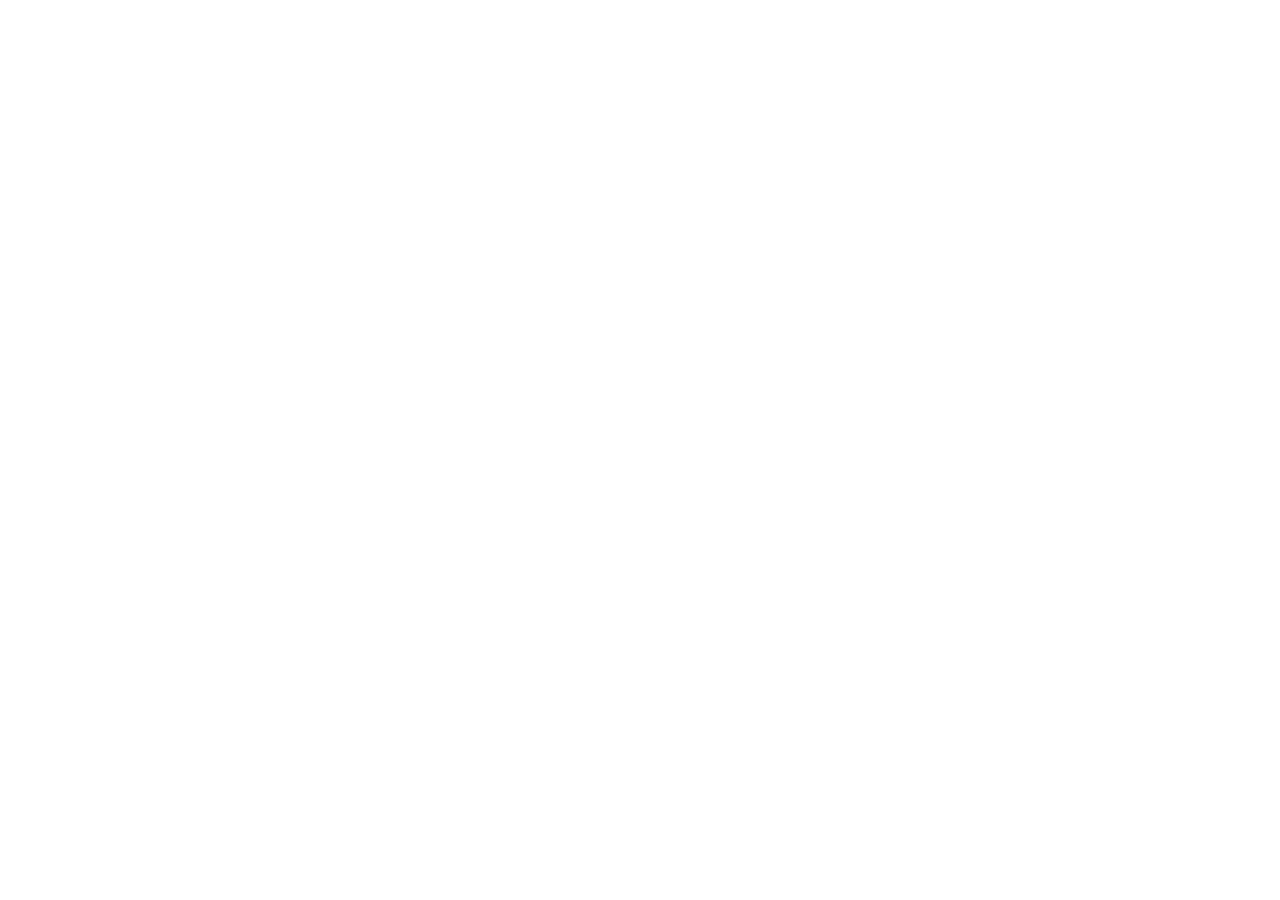
==== index.html @ 0166b50e "Initial commit" ====
<!DOCTYPE html>
<html lang="en">
<head>
    <meta charset="UTF-8">
    <meta name="viewport" content="width=device-width, initial-scale=1.0">
    <title>App Name</title>
</head>
<body>
    
</body>
</html>
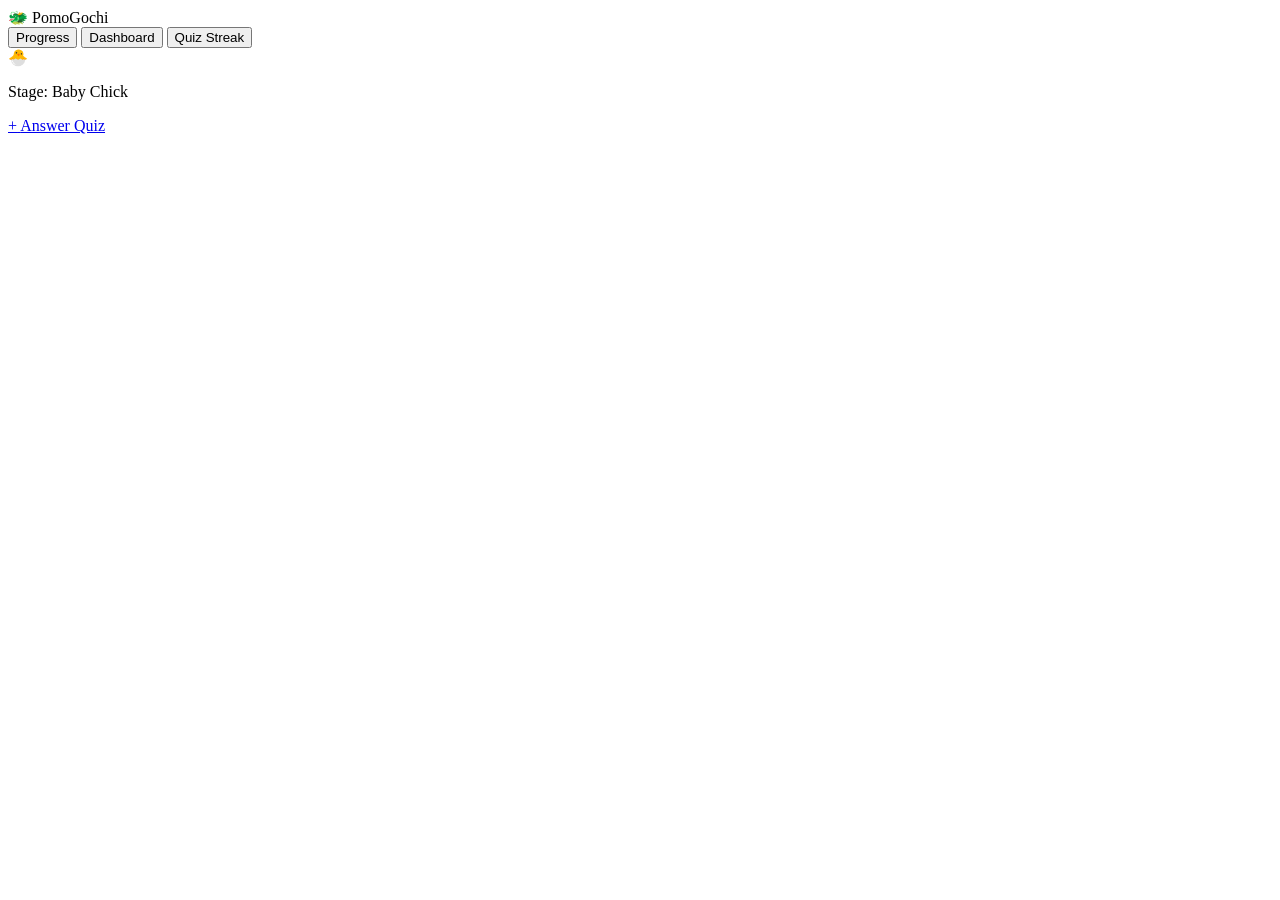
==== commit 41d58969: "added navigational buttons and quiz button" ====
--- a/index.html
+++ b/index.html
@@ -1,11 +1,33 @@
 <!DOCTYPE html>
 <html lang="en">
 <head>
-    <meta charset="UTF-8">
-    <meta name="viewport" content="width=device-width, initial-scale=1.0">
-    <title>App Name</title>
+  <meta charset="UTF-8">
+  <meta name="viewport" content="width=device-width, initial-scale=1.0">
+  <title>PomoGochi</title>
+  <link rel="stylesheet" href="styles.css">
 </head>
 <body>
-    
-</body>
-</html>+  <header class="navbar">
+    <div class="brand">
+      <span class="logo-box" aria-hidden="true">🐲</span>
+      <span class="brand-name">PomoGochi</span>
+    </div>
+    <nav class="nav-links" aria-label="Main Navigation">
+      <button type="button" class="nav-btn" data-view="progress-view">Progress</button>
+      <button type="button" class="nav-btn active" data-view="dashboard-view">Dashboard</button>
+      <button type="button" class="nav-btn" data-view="streak-view">Quiz Streak</button>
+    </nav>
+  </header>
+
+  <main class="main-frame">
+    <!-- Dashboard -->
+    <section id="dashboard-view" class="view active-view">
+      <div class="pet-display" role="img" aria-label="PomoGochi Virtual Pet">🐣</div>
+      <p id="pet-stage-label" class="stage-label">Stage: Baby Chick</p>
+      <a href="app.html" class="quiz-trigger" aria-label="Answer Quiz">
+        <span class="plus-circle">+</span>
+        <span>Answer Quiz</span>
+      </a>
+    </section>
+
+    
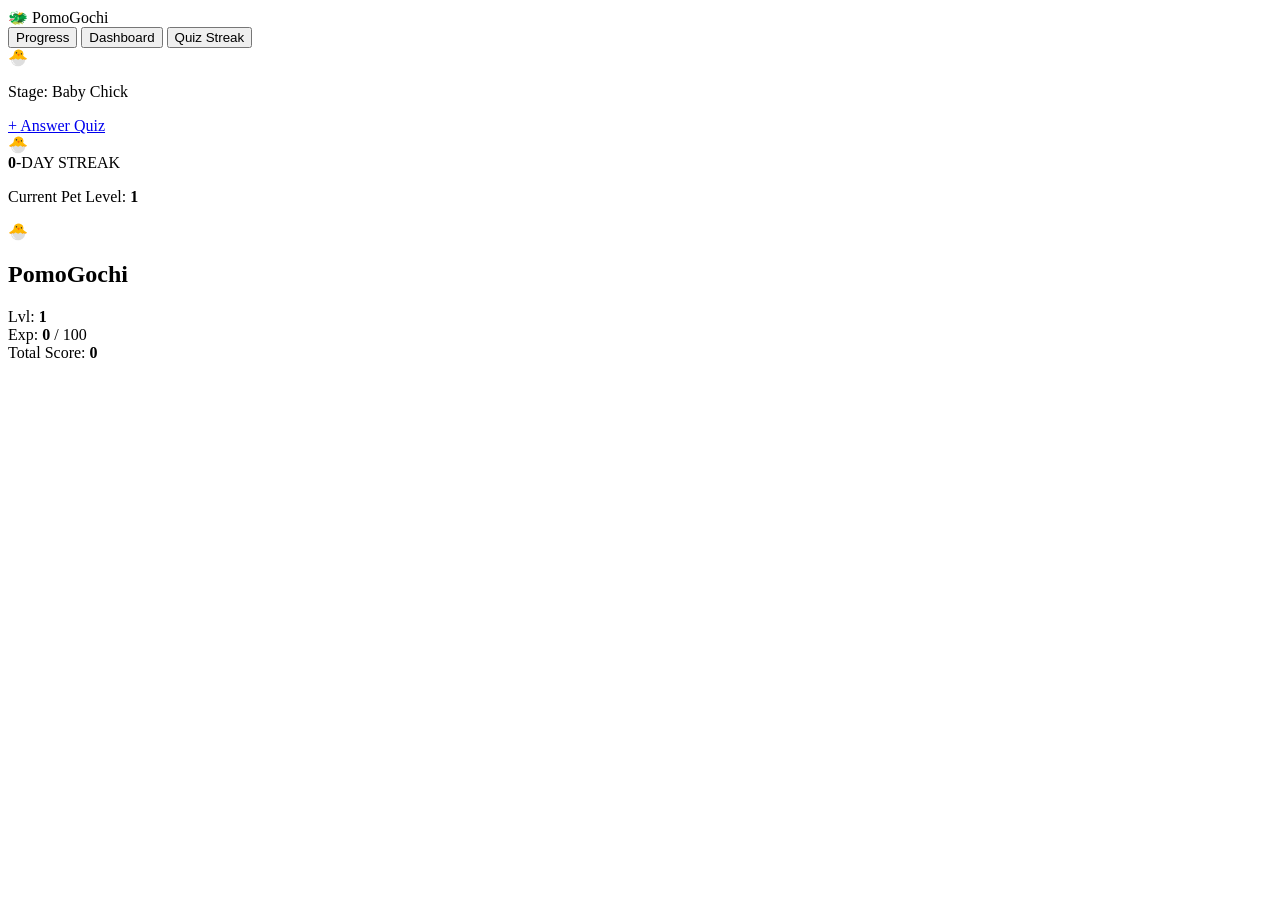
==== commit 6de93847: "added quiz streak and progress view" ====
--- a/index.html
+++ b/index.html
@@ -30,4 +30,29 @@
       </a>
     </section>
 
-    +    <!-- Quiz Streak View -->
+    <section id="streak-view" class="view hidden">
+      <div class="pet-display" role="img" aria-label="PomoGochi Virtual Pet">🐣</div>
+      <div class="streak-box">
+        <strong id="streak-count">0</strong>-DAY STREAK
+      </div>
+      <p class="stage-label">Current Pet Level: <strong id="streak-pet-level">1</strong></p>
+    </section>
+
+    <!-- Progress View -->
+    <section id="progress-view" class="view hidden">
+      <div class="progress-header">
+        <div class="pet-avatar-small" role="img" aria-label="Pet Avatar">🐣</div>
+        <h2 id="pet-name">PomoGochi</h2>
+      </div>
+      <div class="stat-badges">
+        <div class="stat-badge">Lvl: <strong id="pet-level">1</strong></div>
+        <div class="stat-badge">Exp: <strong id="pet-exp">0</strong> / 100</div>
+        <div class="stat-badge">Total Score: <strong id="total-score">0</strong></div>
+      </div>
+    </section>
+  </main>
+
+  <script src="script.js"></script>
+</body>
+</html> 
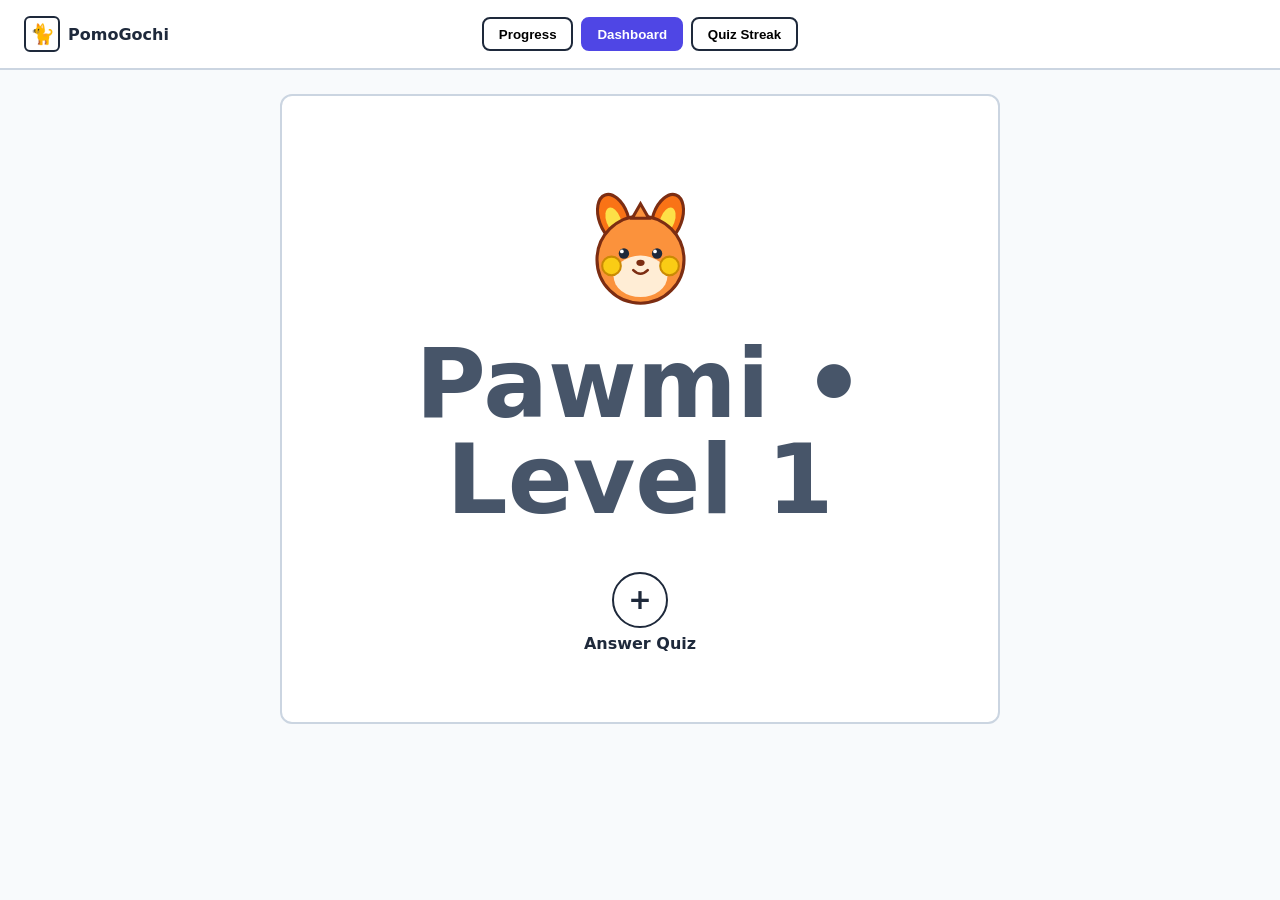
==== commit 6cbcbb06: "updated the script with the interactive pet display" ====
--- a/index.html
+++ b/index.html
@@ -1,58 +1,81 @@
-<!DOCTYPE html>
+<!doctype html>
 <html lang="en">
-<head>
-  <meta charset="UTF-8">
-  <meta name="viewport" content="width=device-width, initial-scale=1.0">
-  <title>PomoGochi</title>
-  <link rel="stylesheet" href="styles.css">
-</head>
-<body>
-  <header class="navbar">
-    <div class="brand">
-      <span class="logo-box" aria-hidden="true">🐲</span>
-      <span class="brand-name">PomoGochi</span>
-    </div>
-    <nav class="nav-links" aria-label="Main Navigation">
-      <button type="button" class="nav-btn" data-view="progress-view">Progress</button>
-      <button type="button" class="nav-btn active" data-view="dashboard-view">Dashboard</button>
-      <button type="button" class="nav-btn" data-view="streak-view">Quiz Streak</button>
-    </nav>
-  </header>
+  <head>
+    <meta charset="UTF-8" />
+    <meta name="viewport" content="width=device-width, initial-scale=1.0" />
+    <title>PomoGochi</title>
+    <link rel="stylesheet" href="styles.css" />
+  </head>
+  <body>
+    <header class="navbar">
+      <div class="brand">
+        <span class="logo-box" aria-hidden="true">🐈</span>
+        <span class="brand-name">PomoGochi</span>
+      </div>
+      <nav class="nav-links" aria-label="Main Navigation">
+        <button type="button" class="nav-btn" data-view="progress-view">
+          Progress
+        </button>
+        <button type="button" class="nav-btn active" data-view="dashboard-view">
+          Dashboard
+        </button>
+        <button type="button" class="nav-btn" data-view="streak-view">
+          Quiz Streak
+        </button>
+      </nav>
+    </header>
 
-  <main class="main-frame">
-    <!-- Dashboard -->
-    <section id="dashboard-view" class="view active-view">
-      <div class="pet-display" role="img" aria-label="PomoGochi Virtual Pet">🐣</div>
-      <p id="pet-stage-label" class="stage-label">Stage: Baby Chick</p>
-      <a href="app.html" class="quiz-trigger" aria-label="Answer Quiz">
-        <span class="plus-circle">+</span>
-        <span>Answer Quiz</span>
-      </a>
-    </section>
+    <main class="main-frame">
+      <!-- Dashboard -->
+      <section id="dashboard-view" class="view active-view">
+        <div class="pet-display">
+          <img
+            id="pet-image"
+            src=""
+            alt="Stage 1 Pawmi electric mouse virtual pet"
+            class="pet-img"
+          />
+          <p id="pet-stage-label" class="stage-label">Pawmi • Level 1</p>
+        </div>
+        <a href="app.html" class="quiz-trigger" aria-label="Answer Quiz">
+          <span class="plus-circle">+</span>
+          <span>Answer Quiz</span>
+        </a>
+      </section>
 
-    <!-- Quiz Streak View -->
-    <section id="streak-view" class="view hidden">
-      <div class="pet-display" role="img" aria-label="PomoGochi Virtual Pet">🐣</div>
-      <div class="streak-box">
-        <strong id="streak-count">0</strong>-DAY STREAK
-      </div>
-      <p class="stage-label">Current Pet Level: <strong id="streak-pet-level">1</strong></p>
-    </section>
+      <!-- Quiz Streak View -->
+      <section id="streak-view" class="view hidden">
+        <div class="pet-display" role="img" aria-label="PomoGochi Virtual Pet">
+          🐈
+        </div>
+        <div class="streak-box">
+          <strong id="streak-count">0</strong>-DAY STREAK
+        </div>
+        <p class="stage-label">
+          Current Pet Level: <strong id="streak-pet-level">1</strong>
+        </p>
+      </section>
 
-    <!-- Progress View -->
-    <section id="progress-view" class="view hidden">
-      <div class="progress-header">
-        <div class="pet-avatar-small" role="img" aria-label="Pet Avatar">🐣</div>
-        <h2 id="pet-name">PomoGochi</h2>
-      </div>
-      <div class="stat-badges">
-        <div class="stat-badge">Lvl: <strong id="pet-level">1</strong></div>
-        <div class="stat-badge">Exp: <strong id="pet-exp">0</strong> / 100</div>
-        <div class="stat-badge">Total Score: <strong id="total-score">0</strong></div>
-      </div>
-    </section>
-  </main>
+      <!-- Progress View -->
+      <section id="progress-view" class="view hidden">
+        <div class="progress-header">
+          <div class="pet-avatar-small" role="img" aria-label="Pet Avatar">
+            🐈
+          </div>
+          <h2 id="pet-name">PomoGochi</h2>
+        </div>
+        <div class="stat-badges">
+          <div class="stat-badge">Lvl: <strong id="pet-level">1</strong></div>
+          <div class="stat-badge">
+            Exp: <strong id="pet-exp">0</strong> / 100
+          </div>
+          <div class="stat-badge">
+            Total Score: <strong id="total-score">0</strong>
+          </div>
+        </div>
+      </section>
+    </main>
 
-  <script src="script.js"></script>
-</body>
-</html> +    <script src="script.js"></script>
+  </body>
+</html>
--- a/styles.css
+++ b/styles.css
@@ -0,0 +1,293 @@
+* {
+  box-sizing: border-box;
+  margin: 0;
+  padding: 0;
+}
+
+body {
+  font-family: system-ui, -apple-system, sans-serif;
+  background-color: #f8fafc;
+  color: #1e293b;
+  min-height: 100vh;
+}
+
+/* Top Navigation Bar */
+.navbar {
+  display: grid;
+  grid-template-columns: 1fr auto 1fr;
+  align-items: center;
+  gap: 0.75rem;
+  padding: 1rem 1.5rem;
+  background-color: #ffffff;
+  border-bottom: 2px solid #cbd5e1;
+}
+
+.brand {
+  display: flex;
+  align-items: center;
+  gap: 0.5rem;
+  font-weight: 700;
+  justify-self: start;
+}
+
+.logo-box {
+  display: inline-flex;
+  justify-content: center;
+  align-items: center;
+  width: 36px;
+  height: 36px;
+  border: 2px solid #1e293b;
+  border-radius: 6px;
+  font-size: 1.25rem;
+}
+
+.nav-links {
+  display: flex;
+  gap: 0.5rem;
+  justify-self: center;
+}
+
+.nav-btn {
+  padding: 0.45rem 0.9rem;
+  background-color: #ffffff;
+  border: 2px solid #1e293b;
+  border-radius: 8px;
+  font-weight: 600;
+  cursor: pointer;
+}
+
+.nav-btn.active {
+  background-color: #4f46e5;
+  border-color: #4f46e5;
+  color: #ffffff;
+}
+
+/* Main Content Frame */
+.main-frame {
+  max-width: 720px;
+  min-height: 70vh;
+  margin: 1.5rem auto;
+  padding: 2rem 1.5rem;
+  background-color: #ffffff;
+  border: 2px solid #cbd5e1;
+  border-radius: 12px;
+  display: flex;
+  flex-direction: column;
+  justify-content: center;
+}
+
+.view {
+  width: 100%;
+}
+
+.hidden {
+  display: none;
+}
+
+/* Dashboard & Streak Views */
+#dashboard-view,
+#streak-view {
+  display: flex;
+  flex-direction: column;
+  align-items: center;
+  gap: 1.25rem;
+  text-align: center;
+}
+
+#dashboard-view.hidden,
+#streak-view.hidden {
+  display: none;
+}
+
+.pet-display {
+  font-size: 6rem;
+  line-height: 1;
+}
+
+.stage-label {
+  font-weight: 600;
+  color: #475569;
+}
+
+.quiz-trigger {
+  display: flex;
+  flex-direction: column;
+  align-items: center;
+  gap: 0.4rem;
+  text-decoration: none;
+  color: #1e293b;
+  font-weight: 700;
+  margin-top: 0.5rem;
+}
+
+.plus-circle {
+  display: inline-flex;
+  justify-content: center;
+  align-items: center;
+  width: 56px;
+  height: 56px;
+  border: 2px solid #1e293b;
+  border-radius: 50%;
+  font-size: 1.75rem;
+}
+
+.quiz-trigger:hover .plus-circle {
+  background-color: #4f46e5;
+  border-color: #4f46e5;
+  color: #ffffff;
+}
+
+.streak-box {
+  padding: 0.85rem 1.5rem;
+  border: 2px solid #1e293b;
+  font-weight: 700;
+  letter-spacing: 0.05em;
+}
+
+/* Progress View */
+.progress-header {
+  display: flex;
+  align-items: center;
+  gap: 1rem;
+  margin-bottom: 1.5rem;
+}
+
+.pet-avatar-small {
+  display: inline-flex;
+  justify-content: center;
+  align-items: center;
+  width: 56px;
+  height: 56px;
+  border: 3px solid #1e293b;
+  border-radius: 50%;
+  font-size: 2rem;
+}
+
+.stat-badges {
+  display: flex;
+  flex-direction: column;
+  align-items: flex-start;
+  gap: 0.85rem;
+}
+
+.stat-badge {
+  padding: 0.5rem 1rem;
+  border: 2px solid #1e293b;
+  font-weight: 600;
+}
+/* Quiz Page (app.html) */
+.quiz-box {
+  display: flex;
+  flex-direction: column;
+  align-items: center;
+  gap: 1.25rem;
+  text-align: center;
+}
+
+.choices-list {
+  display: flex;
+  flex-direction: column;
+  gap: 0.75rem;
+  width: 100%;
+  max-width: 440px;
+}
+
+ .choice-btn {
+  width: 100%;
+  padding: 0.75rem 1rem;
+  background-color: #ffffff;
+  border: 2px solid #1e293b;
+  border-radius: 8px;
+  font-size: 1rem;
+  font-weight: 600;
+  cursor: pointer;
+}
+
+.choice-btn:hover:not(:disabled) {
+  background-color: #4f46e5;
+  border-color: #4f46e5;
+  color: #ffffff;
+}
+/* Mobile Screen Adjustments */
+@media (max-width: 650px) {
+  .navbar {
+    display: flex;
+    flex-direction: column;
+    justify-content: center;
+  }
+
+  .brand {
+    justify-self: center;
+  }
+
+  .main-frame {
+    margin: 1rem;
+    padding: 1.5rem 1rem;
+  }
+}
+
+.choice-btn.correct {
+  background-color: #16a34a;
+  border-color: #15803d;
+  color: #ffffff;
+}
+
+.choice-btn.wrong {
+  background-color: #dc2626;
+  border-color: #b91c1c;
+  color: #ffffff;
+}
+
+.choice-btn:disabled {
+  cursor: not-allowed;
+}
+
+#next-btn {
+  margin-top: 1.25rem;
+  width: 100%;
+  padding: 0.85rem 1.25rem;
+  background-color: #7c3aed;
+  color: #ffffff;
+  border: none;
+  border-radius: 12px;
+  font-size: 1rem;
+  font-weight: 700;
+  cursor: pointer;
+  box-shadow: 0 4px 12px rgba(124, 58, 237, 0.25);
+  transition: transform 0.15s ease, background-color 0.2s ease, box-shadow 0.2s ease;
+}
+
+#next-btn:hover {
+  background-color: #6d28d9;
+  transform: translateY(-2px);
+  box-shadow: 0 6px 16px rgba(124, 58, 237, 0.35);
+}
+
+#next-btn:active {
+  transform: translateY(0);
+}
+
+/* Virtual Pet Image & Idle Motion (US3 / AC3.2) */
+.pet-display {
+  display: flex;
+  flex-direction: column;
+  align-items: center;
+  margin: 1rem 0;
+}
+
+@keyframes petIdle {
+  0%, 100% {
+    transform: translateY(0px) scale(1);
+  }
+  50% {
+    transform: translateY(-8px) scale(1.03);
+  }
+}
+
+.pet-img {
+  width: 145px;
+  height: 145px;
+  object-fit: contain;
+  margin-bottom: 0.6rem;
+  animation: petIdle 2.6s ease-in-out infinite;
+}
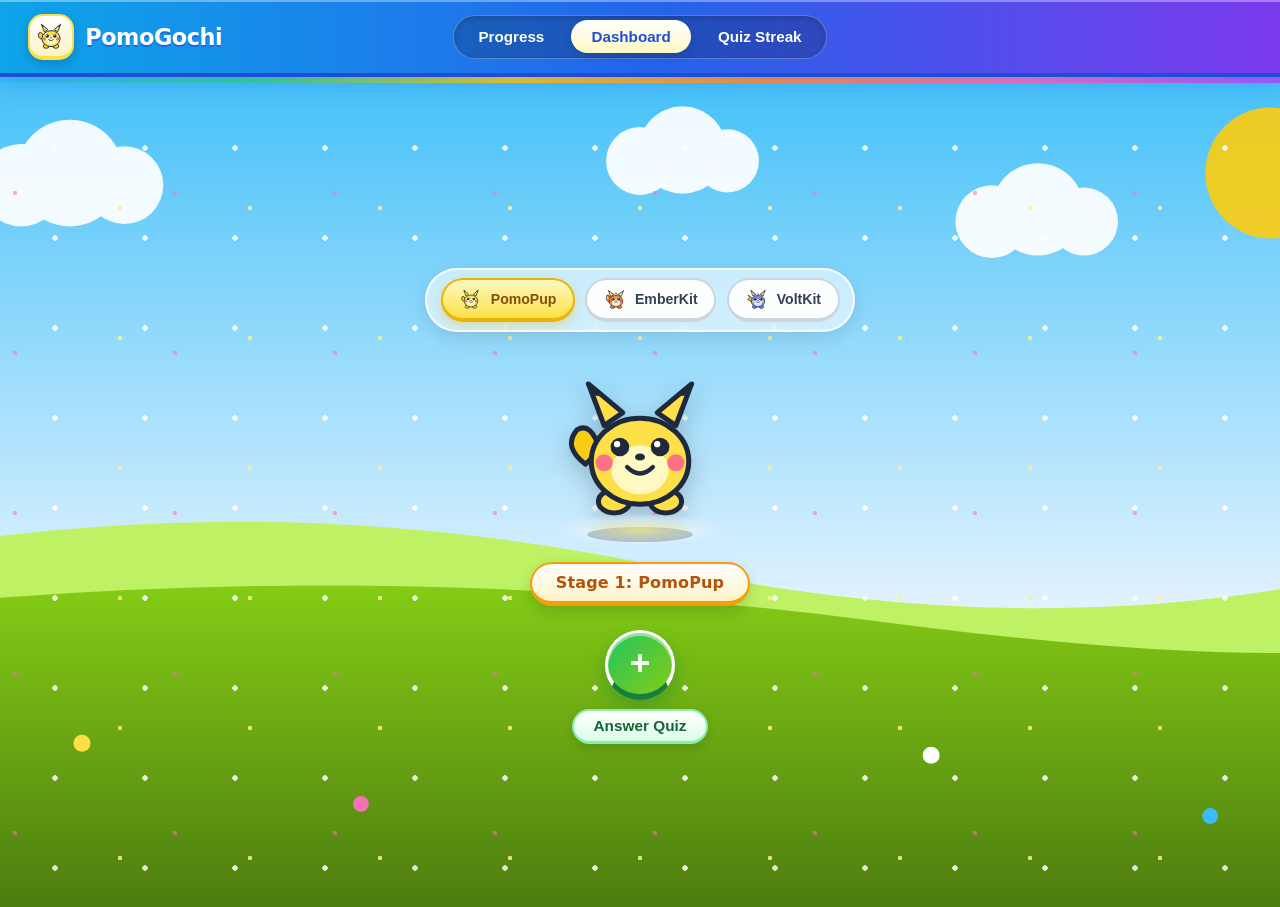
==== commit 1f022dc1: "Apply finalized PomoGochi UI, centered nav, and guest flow" ====
--- a/index.html
+++ b/index.html
@@ -1,81 +1,156 @@
-<!doctype html>
+<!DOCTYPE html>
 <html lang="en">
-  <head>
-    <meta charset="UTF-8" />
-    <meta name="viewport" content="width=device-width, initial-scale=1.0" />
-    <title>PomoGochi</title>
-    <link rel="stylesheet" href="styles.css" />
-  </head>
-  <body>
-    <header class="navbar">
-      <div class="brand">
-        <span class="logo-box" aria-hidden="true">🐈</span>
-        <span class="brand-name">PomoGochi</span>
+<head>
+  <meta charset="UTF-8">
+  <meta name="viewport" content="width=device-width, initial-scale=1.0">
+  <title>PomoGochi</title>
+  <link rel="stylesheet" href="styles.css">
+</head>
+<body>
+  <header class="navbar">
+    <div class="brand">
+      <span id="brand-logo" class="logo-box" aria-hidden="true">⚡</span>
+      <span class="brand-name">PomoGochi</span>
+    </div>
+
+    <nav class="nav-links" aria-label="Main Navigation">
+      <button type="button" class="nav-btn" data-view="progress-view">Progress</button>
+      <button type="button" class="nav-btn active" data-view="dashboard-view">Dashboard</button>
+      <button type="button" class="nav-btn" data-view="streak-view">Quiz Streak</button>
+    </nav>
+  </header>
+
+  <main class="main-frame">
+    <!-- Dashboard View -->
+    <section id="dashboard-view" class="view habitat-card habitat-meadow active-view">
+      <h1 class="visually-hidden">Dashboard</h1>
+
+      <!-- Pet Selector Bar -->
+      <div class="pet-selector-bar" role="group" aria-label="Choose Your PomoGochi Companion">
+        <button type="button" class="pet-select-btn active" data-pet="pup">
+          <span id="select-icon-pup" class="select-mini-icon">⚡</span>
+          <span>PomoPup</span>
+        </button>
+        <button type="button" class="pet-select-btn" data-pet="ember">
+          <span id="select-icon-ember" class="select-mini-icon">🔥</span>
+          <span>EmberKit</span>
+        </button>
+        <button type="button" class="pet-select-btn" data-pet="volt">
+          <span id="select-icon-volt" class="select-mini-icon">🌩️</span>
+          <span>VoltKit</span>
+        </button>
       </div>
-      <nav class="nav-links" aria-label="Main Navigation">
-        <button type="button" class="nav-btn" data-view="progress-view">
-          Progress
-        </button>
-        <button type="button" class="nav-btn active" data-view="dashboard-view">
-          Dashboard
-        </button>
-        <button type="button" class="nav-btn" data-view="streak-view">
-          Quiz Streak
-        </button>
-      </nav>
-    </header>
 
-    <main class="main-frame">
-      <!-- Dashboard -->
-      <section id="dashboard-view" class="view active-view">
-        <div class="pet-display">
-          <img
-            id="pet-image"
-            src=""
-            alt="Stage 1 Pawmi electric mouse virtual pet"
-            class="pet-img"
-          />
-          <p id="pet-stage-label" class="stage-label">Pawmi • Level 1</p>
-        </div>
-        <a href="app.html" class="quiz-trigger" aria-label="Answer Quiz">
-          <span class="plus-circle">+</span>
-          <span>Answer Quiz</span>
-        </a>
-      </section>
+      <div class="pet-stage-wrapper">
+        <div id="dashboard-pet" class="pet-display pet-idle" role="img" aria-label="PomoGochi Virtual Pet"></div>
+        <div class="pet-shadow"></div>
+      </div>
 
-      <!-- Quiz Streak View -->
-      <section id="streak-view" class="view hidden">
-        <div class="pet-display" role="img" aria-label="PomoGochi Virtual Pet">
-          🐈
-        </div>
-        <div class="streak-box">
-          <strong id="streak-count">0</strong>-DAY STREAK
-        </div>
-        <p class="stage-label">
-          Current Pet Level: <strong id="streak-pet-level">1</strong>
-        </p>
-      </section>
+      <p id="pet-stage-label" class="stage-pill">Stage 1: PomoPup</p>
 
-      <!-- Progress View -->
-      <section id="progress-view" class="view hidden">
-        <div class="progress-header">
-          <div class="pet-avatar-small" role="img" aria-label="Pet Avatar">
-            🐈
-          </div>
-          <h2 id="pet-name">PomoGochi</h2>
-        </div>
-        <div class="stat-badges">
-          <div class="stat-badge">Lvl: <strong id="pet-level">1</strong></div>
-          <div class="stat-badge">
-            Exp: <strong id="pet-exp">0</strong> / 100
-          </div>
-          <div class="stat-badge">
-            Total Score: <strong id="total-score">0</strong>
+      <!-- Answer Quiz Trigger Button -->
+      <button type="button" id="open-quiz-setup-btn" class="quiz-trigger" aria-expanded="false" aria-controls="quiz-setup-panel">
+        <span class="plus-circle">+</span>
+        <span class="trigger-label-pill">Answer Quiz</span>
+      </button>
+
+      <!-- Subject & Question Limit Picker Panel -->
+      <div id="quiz-setup-panel" class="quiz-setup-panel hidden">
+        <div class="setup-group">
+          <p class="setup-heading">1. Choose Subject</p>
+          <div class="subject-pills" role="group" aria-label="Quiz Subject">
+            <button type="button" class="subject-pill active" data-subject="all">All Subjects (50)</button>
+            <button type="button" class="subject-pill" data-subject="Math">Math (17)</button>
+            <button type="button" class="subject-pill" data-subject="English">English (17)</button>
+            <button type="button" class="subject-pill" data-subject="Programming">Programming (8)</button>
+            <button type="button" class="subject-pill" data-subject="Business Management">Business Mgmt (8)</button>
           </div>
         </div>
-      </section>
-    </main>
 
-    <script src="script.js"></script>
-  </body>
+        <div class="setup-group">
+          <p class="setup-heading">2. Number of Questions</p>
+          <div class="limit-pills" role="group" aria-label="Question Limit">
+            <button type="button" class="limit-pill active" data-limit="5">5</button>
+            <button type="button" class="limit-pill" data-limit="10">10</button>
+            <button type="button" class="limit-pill" data-limit="15">15</button>
+            <button type="button" class="limit-pill" data-limit="20">20</button>
+            <button type="button" class="limit-pill" data-limit="25">25</button>
+            <button type="button" class="limit-pill" data-limit="30">30</button>
+            <button type="button" class="limit-pill" data-limit="35">35</button>
+            <button type="button" class="limit-pill" data-limit="40">40</button>
+            <button type="button" class="limit-pill" data-limit="45">45</button>
+            <button type="button" class="limit-pill" data-limit="all">All</button>
+          </div>
+        </div>
+
+        <a id="start-quiz-link" href="app.html?subject=all&limit=5" class="primary-pill-btn start-quiz-btn">
+          Start Randomized Quiz →
+        </a>
+      </div>
+    </section>
+
+    <!-- Quiz Streak View -->
+    <section id="streak-view" class="view habitat-card habitat-meadow hidden">
+      <h2 class="visually-hidden">Quiz Streak</h2>
+      <div class="pet-stage-wrapper">
+        <div id="streak-pet" class="pet-display pet-idle" role="img" aria-label="PomoGochi Virtual Pet"></div>
+        <div class="pet-shadow"></div>
+      </div>
+      <div class="streak-box">
+        🔥 ANSWER QUIZ STREAK: <strong id="streak-count">0</strong>
+      </div>
+      <p class="stage-label habitat-subpill">Current Pet Level: <strong id="streak-pet-level">1</strong></p>
+    </section>
+
+    <!-- Progress View -->
+    <section id="progress-view" class="view progress-card hidden">
+      <div class="progress-header">
+        <div id="progress-pet" class="pet-avatar-small" role="img" aria-label="Pet Avatar"></div>
+        <div>
+          <h2 id="pet-name">PomoPup</h2>
+          <p id="progress-stage-text" class="stage-subtext">Stage 1: PomoPup</p>
+        </div>
+      </div>
+
+      <div class="stat-badges">
+        <div class="stat-badge badge-gold">
+          🏆 Lvl: <strong id="pet-level">1</strong>
+        </div>
+        <div class="stat-badge badge-blue">
+          ⚡ Exp: <strong id="pet-exp">0</strong> / 100
+          <div class="exp-bar-track">
+            <div id="exp-bar-fill" class="exp-bar-fill" style="width: 0%;"></div>
+          </div>
+        </div>
+        <div class="stat-badge badge-green">
+          ⭐ Total Score: <strong id="total-score">0</strong>
+        </div>
+      </div>
+
+      <!-- Dynamic Evolution Roadmap -->
+      <div class="evolution-section">
+        <h3 class="evo-title">Evolution Forms</h3>
+        <div class="evo-cards">
+          <div id="evo-stage-1" class="evo-card unlocked">
+            <div id="evo-icon-1" class="evo-mini-pet"></div>
+            <span id="evo-name-1" class="evo-name">PomoPup</span>
+            <span class="evo-req">Lv 1</span>
+          </div>
+          <div id="evo-stage-2" class="evo-card">
+            <div id="evo-icon-2" class="evo-mini-pet"></div>
+            <span id="evo-name-2" class="evo-name">PomoPaw</span>
+            <span class="evo-req">Lv 3</span>
+          </div>
+          <div id="evo-stage-3" class="evo-card">
+            <div id="evo-icon-3" class="evo-mini-pet"></div>
+            <span id="evo-name-3" class="evo-name">PomoChamp</span>
+            <span class="evo-req">Lv 5</span>
+          </div>
+        </div>
+      </div>
+    </section>
+  </main>
+
+  <script src="script.js"></script>
+</body>
 </html>
--- a/styles.css
+++ b/styles.css
@@ -4,151 +4,628 @@
   padding: 0;
 }
 
+/* Custom Colorful Scrollbar */
+::-webkit-scrollbar {
+  width: 10px;
+  height: 10px;
+}
+
+::-webkit-scrollbar-track {
+  background: #e0f2fe;
+}
+
+::-webkit-scrollbar-thumb {
+  background: linear-gradient(180deg, #38bdf8, #a855f7);
+  border-radius: 999px;
+  border: 2px solid #e0f2fe;
+}
+
+/* Full-Viewport Flex Layout so Background Expands Edge-to-Edge */
 body {
-  font-family: system-ui, -apple-system, sans-serif;
-  background-color: #f8fafc;
-  color: #1e293b;
+  font-family: "Nunito", "Quicksand", "Fredoka", system-ui, -apple-system, BlinkMacSystemFont, "Segoe UI", sans-serif;
+  background-color: #ebf8ff;
+  background-image:
+    radial-gradient(#60a5fa 1.75px, transparent 1.75px),
+    radial-gradient(#f472b6 1.5px, transparent 1.5px),
+    radial-gradient(#facc15 1.5px, transparent 1.5px),
+    linear-gradient(135deg, #dbeafe 0%, #fae8ff 35%, #fef9c3 70%, #dcfce7 100%);
+  background-size: 26px 26px, 52px 52px, 52px 52px, 100% 100%;
+  background-position: 0 0, 13px 13px, 26px 6px, 0 0;
+  background-attachment: fixed;
+  color: #334155;
   min-height: 100vh;
-}
-
-/* Top Navigation Bar */
+  display: flex;
+  flex-direction: column;
+}
+
+.visually-hidden {
+  position: absolute;
+  width: 1px;
+  height: 1px;
+  overflow: hidden;
+  clip: rect(0, 0, 0, 0);
+  white-space: nowrap;
+}
+
+.hidden {
+  display: none !important;
+}
+
+/* Top Navigation Bar with Centered Navigation Pills */
 .navbar {
   display: grid;
   grid-template-columns: 1fr auto 1fr;
   align-items: center;
-  gap: 0.75rem;
-  padding: 1rem 1.5rem;
-  background-color: #ffffff;
-  border-bottom: 2px solid #cbd5e1;
+  gap: 1rem;
+  padding: 0.85rem 1.75rem;
+  background: linear-gradient(90deg, #0ea5e9 0%, #2563eb 52%, #7c3aed 100%);
+  color: #ffffff;
+  border-bottom: 4px solid #1d4ed8;
+  box-shadow:
+    inset 0 2px 0 rgba(255, 255, 255, 0.35),
+    0 6px 22px rgba(37, 99, 235, 0.28);
+  position: sticky;
+  top: 0;
+  z-index: 20;
 }
 
 .brand {
-  display: flex;
-  align-items: center;
-  gap: 0.5rem;
-  font-weight: 700;
   justify-self: start;
-}
-
+  display: flex;
+  align-items: center;
+  gap: 0.7rem;
+  font-weight: 900;
+  font-size: 1.4rem;
+  letter-spacing: -0.02em;
+  text-shadow: 0 2px 0 rgba(29, 78, 216, 0.6);
+}
+
+/* Dynamic Pet Profile Logo Box */
 .logo-box {
   display: inline-flex;
   justify-content: center;
   align-items: center;
-  width: 36px;
-  height: 36px;
-  border: 2px solid #1e293b;
-  border-radius: 6px;
-  font-size: 1.25rem;
+  width: 46px;
+  height: 46px;
+  min-width: 46px;
+  min-height: 46px;
+  padding: 4px;
+  background: linear-gradient(180deg, #ffffff 0%, #fef3c7 100%);
+  border: 2.5px solid #fde047;
+  border-bottom-width: 4px;
+  border-radius: 15px;
+  box-shadow: 0 4px 10px rgba(15, 23, 42, 0.2);
+  overflow: hidden;
+  transition: transform 0.2s cubic-bezier(0.34, 1.56, 0.64, 1);
+}
+
+.brand:hover .logo-box {
+  transform: rotate(-7deg) scale(1.1);
+}
+
+.logo-box svg,
+.select-mini-icon svg,
+.pet-display svg,
+.pet-avatar-small svg,
+.evo-mini-pet svg {
+  display: block;
+  width: 100%;
+  height: 100%;
 }
 
 .nav-links {
   display: flex;
-  gap: 0.5rem;
-  justify-self: center;
+  flex-wrap: wrap;
+  justify-content: center;
+  gap: 0.45rem;
+  padding: 0.28rem;
+  background-color: rgba(15, 23, 42, 0.24);
+  border: 1px solid rgba(255, 255, 255, 0.26);
+  border-radius: 999px;
+  box-shadow: inset 0 2px 4px rgba(15, 23, 42, 0.24);
 }
 
 .nav-btn {
-  padding: 0.45rem 0.9rem;
-  background-color: #ffffff;
-  border: 2px solid #1e293b;
-  border-radius: 8px;
-  font-weight: 600;
+  padding: 0.5rem 1.25rem;
+  background-color: transparent;
+  border: none;
+  border-radius: 999px;
+  color: #ffffff;
+  font-weight: 800;
+  font-size: 0.95rem;
+  text-decoration: none;
   cursor: pointer;
+  transition: background-color 0.15s ease, transform 0.1s ease, box-shadow 0.15s ease;
+}
+
+.nav-btn:hover {
+  background-color: rgba(255, 255, 255, 0.22);
+}
+
+.nav-btn:active {
+  transform: translateY(1px);
 }
 
 .nav-btn.active {
-  background-color: #4f46e5;
-  border-color: #4f46e5;
-  color: #ffffff;
-}
-
-/* Main Content Frame */
+  background: linear-gradient(180deg, #ffffff 0%, #fef9c3 100%);
+  color: #1d4ed8;
+  box-shadow: 0 3px 8px rgba(15, 23, 42, 0.2);
+}
+
+/* Expanded Full-Screen Main Stage */
 .main-frame {
-  max-width: 720px;
-  min-height: 70vh;
-  margin: 1.5rem auto;
-  padding: 2rem 1.5rem;
-  background-color: #ffffff;
-  border: 2px solid #cbd5e1;
-  border-radius: 12px;
+  width: 100%;
+  max-width: 100%;
+  flex: 1;
+  margin: 0;
+  background-color: transparent;
+  border: none;
+  border-radius: 0;
   display: flex;
   flex-direction: column;
-  justify-content: center;
+  position: relative;
+}
+
+.main-frame::before {
+  content: "";
+  display: block;
+  width: 100%;
+  height: 6px;
+  background: linear-gradient(90deg, #38bdf8, #34d399, #facc15, #fb923c, #f472b6, #a855f7);
 }
 
 .view {
   width: 100%;
-}
-
-.hidden {
-  display: none;
-}
-
-/* Dashboard & Streak Views */
-#dashboard-view,
-#streak-view {
+  flex: 1;
+  animation: viewFadeIn 0.28s ease-out;
+}
+
+@keyframes viewFadeIn {
+  from {
+    opacity: 0;
+    transform: translateY(8px);
+  }
+  to {
+    opacity: 1;
+    transform: translateY(0);
+  }
+}
+
+/* Full-Bleed Expanding Habitat Background */
+.habitat-card {
   display: flex;
   flex-direction: column;
   align-items: center;
+  justify-content: center;
   gap: 1.25rem;
   text-align: center;
-}
-
-#dashboard-view.hidden,
-#streak-view.hidden {
-  display: none;
+  width: 100%;
+  min-height: calc(100vh - 76px);
+  padding: 2.5rem 2rem;
+  position: relative;
+  overflow: hidden;
+  background-size: 106% 106%;
+  background-position: 50% 100%;
+  animation: habitatDrift 14s ease-in-out infinite alternate, viewFadeIn 0.28s ease-out;
+}
+
+.habitat-card::before {
+  content: "";
+  position: absolute;
+  inset: 0;
+  pointer-events: none;
+  background-image:
+    radial-gradient(circle, rgba(255, 255, 255, 0.85) 2.5px, transparent 3px),
+    radial-gradient(circle, rgba(254, 240, 138, 0.85) 2px, transparent 2.5px),
+    radial-gradient(circle, rgba(244, 114, 182, 0.55) 2px, transparent 2.5px);
+  background-size: 90px 90px, 130px 130px, 160px 160px;
+  background-position: 10px 20px, 55px 60px, 95px 30px;
+  animation: sparkleFloat 9s linear infinite;
+}
+
+.habitat-card > * {
+  position: relative;
+  z-index: 1;
+}
+
+@keyframes sparkleFloat {
+  0% { transform: translateY(0); opacity: 0.6; }
+  50% { transform: translateY(-14px); opacity: 1; }
+  100% { transform: translateY(-28px); opacity: 0.6; }
+}
+
+@keyframes habitatDrift {
+  0% { background-position: 35% 100%; }
+  50% { background-position: 65% 96%; }
+  100% { background-position: 42% 100%; }
+}
+
+/* Habitat 1: Wide Sunny Meadow (PomoPup) */
+.habitat-meadow {
+  background-color: #bae6fd;
+  background-image: url("data:image/svg+xml,%3Csvg xmlns='http://www.w3.org/2000/svg' viewBox='0 0 1440 720' preserveAspectRatio='xMidYMax slice'%3E%3Cdefs%3E%3ClinearGradient id='sky' x1='0' y1='0' x2='0' y2='1'%3E%3Cstop offset='0%25' stop-color='%2338bdf8'/%3E%3Cstop offset='65%25' stop-color='%23e0f2fe'/%3E%3Cstop offset='100%25' stop-color='%23fef08a'/%3E%3C/linearGradient%3E%3ClinearGradient id='meadow' x1='0' y1='0' x2='0' y2='1'%3E%3Cstop offset='0%25' stop-color='%2384cc16'/%3E%3Cstop offset='100%25' stop-color='%234d7c0f'/%3E%3C/linearGradient%3E%3C/defs%3E%3Crect width='1440' height='720' fill='url(%23sky)'/%3E%3Ccircle cx='1240' cy='115' r='54' fill='%23facc15' opacity='0.92'/%3E%3Cg fill='%23ffffff' opacity='0.92'%3E%3Ccircle cx='210' cy='125' r='34'/%3E%3Ccircle cx='250' cy='115' r='44'/%3E%3Ccircle cx='295' cy='125' r='32'/%3E%3Ccircle cx='720' cy='105' r='28'/%3E%3Ccircle cx='755' cy='96' r='36'/%3E%3Ccircle cx='792' cy='105' r='26'/%3E%3Ccircle cx='1010' cy='155' r='30'/%3E%3Ccircle cx='1048' cy='145' r='38'/%3E%3Ccircle cx='1086' cy='155' r='28'/%3E%3C/g%3E%3Cpath d='M0 450 Q360 360 740 440 T1440 410 L1440 720 L0 720 Z' fill='%23bef264'/%3E%3Cpath d='M0 485 Q460 425 920 485 T1440 465 L1440 720 L0 720 Z' fill='url(%23meadow)'/%3E%3Ccircle cx='260' cy='585' r='7' fill='%23fde047'/%3E%3Ccircle cx='490' cy='635' r='6.5' fill='%23f472b6'/%3E%3Ccircle cx='960' cy='595' r='7' fill='%23ffffff'/%3E%3Ccircle cx='1190' cy='645' r='6.5' fill='%2338bdf8'/%3E%3Ccircle cx='140' cy='655' r='6' fill='%23f472b6'/%3E%3C/svg%3E");
+}
+
+/* Habitat 2: Wide Volcanic Ridge (EmberKit) */
+.habitat-volcano {
+  background-color: #fed7aa;
+  background-image: url("data:image/svg+xml,%3Csvg xmlns='http://www.w3.org/2000/svg' viewBox='0 0 1440 720' preserveAspectRatio='xMidYMax slice'%3E%3Cdefs%3E%3ClinearGradient id='vsky' x1='0' y1='0' x2='0' y2='1'%3E%3Cstop offset='0%25' stop-color='%23f97316'/%3E%3Cstop offset='55%25' stop-color='%23fdba74'/%3E%3Cstop offset='100%25' stop-color='%23fef08a'/%3E%3C/linearGradient%3E%3ClinearGradient id='vground' x1='0' y1='0' x2='0' y2='1'%3E%3Cstop offset='0%25' stop-color='%239a3412'/%3E%3Cstop offset='100%25' stop-color='%23451a03'/%3E%3C/linearGradient%3E%3C/defs%3E%3Crect width='1440' height='720' fill='url(%23vsky)'/%3E%3Ccircle cx='1200' cy='125' r='58' fill='%23fef08a' opacity='0.88'/%3E%3Cpolygon points='110,480 340,220 570,480' fill='%23b91c1c'/%3E%3Cpolygon points='340,220 302,285 340,270 378,285' fill='%23facc15'/%3E%3Cpolygon points='820,480 1080,195 1340,480' fill='%23991b1b'/%3E%3Cpolygon points='1080,195 1035,268 1080,252 1125,268' fill='%23fb923c'/%3E%3Cpath d='M0 475 Q450 425 920 475 T1440 455 L1440 720 L0 720 Z' fill='url(%23vground)'/%3E%3Cellipse cx='330' cy='595' rx='72' ry='15' fill='%23f97316' opacity='0.85'/%3E%3Cellipse cx='1060' cy='620' rx='84' ry='16' fill='%23facc15' opacity='0.8'/%3E%3C/svg%3E");
+}
+
+/* Habitat 3: Wide Thunder Peaks (VoltKit) */
+.habitat-storm {
+  background-color: #c7d2fe;
+  background-image: url("data:image/svg+xml,%3Csvg xmlns='http://www.w3.org/2000/svg' viewBox='0 0 1440 720' preserveAspectRatio='xMidYMax slice'%3E%3Cdefs%3E%3ClinearGradient id='ssky' x1='0' y1='0' x2='0' y2='1'%3E%3Cstop offset='0%25' stop-color='%234f46e5'/%3E%3Cstop offset='55%25' stop-color='%23818cf8'/%3E%3Cstop offset='100%25' stop-color='%23e0e7ff'/%3E%3C/linearGradient%3E%3ClinearGradient id='sground' x1='0' y1='0' x2='0' y2='1'%3E%3Cstop offset='0%25' stop-color='%23334155'/%3E%3Cstop offset='100%25' stop-color='%231e1b4b'/%3E%3C/linearGradient%3E%3C/defs%3E%3Crect width='1440' height='720' fill='url(%23ssky)'/%3E%3Cg fill='%23312e81' opacity='0.55'%3E%3Ccircle cx='250' cy='105' r='55'/%3E%3Ccircle cx='310' cy='95' r='65'/%3E%3Ccircle cx='375' cy='108' r='52'/%3E%3Ccircle cx='980' cy='115' r='58'/%3E%3Ccircle cx='1045' cy='102' r='68'/%3E%3Ccircle cx='1110' cy='118' r='50'/%3E%3C/g%3E%3Cpolygon points='320,160 292,235 326,235 298,310 368,220 330,220' fill='%23fde047' opacity='0.95'/%3E%3Cpolygon points='1050,170 1022,245 1056,245 1028,315 1098,230 1060,230' fill='%23fde047' opacity='0.95'/%3E%3Cpath d='M0 475 Q440 415 900 475 T1440 450 L1440 720 L0 720 Z' fill='url(%23sground)'/%3E%3Cpolygon points='190,580 225,530 260,580' fill='%236366f1'/%3E%3Cpolygon points='1140,595 1180,540 1220,595' fill='%236366f1'/%3E%3C/svg%3E");
+}
+
+/* Color-Coded Frosted Pet Selection Bar */
+.pet-selector-bar {
+  display: flex;
+  flex-wrap: wrap;
+  justify-content: center;
+  gap: 0.65rem;
+  padding: 0.5rem 0.85rem;
+  background-color: rgba(255, 255, 255, 0.58);
+  backdrop-filter: blur(10px);
+  border: 2px solid rgba(255, 255, 255, 0.85);
+  border-radius: 999px;
+  box-shadow: 0 6px 18px rgba(15, 23, 42, 0.1);
+}
+
+.pet-select-btn {
+  display: inline-flex;
+  align-items: center;
+  gap: 0.45rem;
+  padding: 0.46rem 1.05rem;
+  background-color: rgba(255, 255, 255, 0.96);
+  border: 2px solid #cbd5e1;
+  border-bottom-width: 4px;
+  border-radius: 999px;
+  font-weight: 800;
+  font-size: 0.88rem;
+  color: #334155;
+  cursor: pointer;
+  transition: transform 0.1s ease, border-color 0.15s ease, border-bottom-width 0.1s ease, box-shadow 0.15s ease;
+}
+
+.pet-select-btn:hover {
+  transform: translateY(-2px);
+  background-color: #ffffff;
+}
+
+.pet-select-btn:active {
+  transform: translateY(2px);
+  border-bottom-width: 1px;
+}
+
+/* Unique Color Theme per Companion */
+.pet-select-btn:nth-child(1).active {
+  background: linear-gradient(180deg, #fef9c3 0%, #fde047 100%);
+  border-color: #eab308;
+  color: #854d0e;
+  box-shadow: 0 4px 12px rgba(234, 179, 8, 0.35);
+}
+
+.pet-select-btn:nth-child(2).active {
+  background: linear-gradient(180deg, #ffedd5 0%, #fdba74 100%);
+  border-color: #f97316;
+  color: #9a3412;
+  box-shadow: 0 4px 12px rgba(249, 115, 22, 0.35);
+}
+
+.pet-select-btn:nth-child(3).active {
+  background: linear-gradient(180deg, #e0e7ff 0%, #c7d2fe 100%);
+  border-color: #6366f1;
+  color: #3730a3;
+  box-shadow: 0 4px 12px rgba(99, 102, 241, 0.35);
+}
+
+.select-mini-icon {
+  display: inline-flex;
+  align-items: center;
+  justify-content: center;
+  width: 24px;
+  height: 24px;
+  min-width: 24px;
+  min-height: 24px;
+}
+
+/* Pet Stage, Glowing Ground Ring & Idle Squash-and-Stretch Motion */
+.pet-stage-wrapper {
+  display: flex;
+  flex-direction: column;
+  align-items: center;
+  justify-content: flex-end;
+  height: 190px;
+  min-height: 190px;
+  position: relative;
+}
+
+.pet-stage-wrapper::after {
+  content: "";
+  position: absolute;
+  bottom: -4px;
+  width: 164px;
+  height: 32px;
+  border-radius: 50%;
+  background: radial-gradient(ellipse at center, rgba(254, 240, 138, 0.72) 0%, rgba(255, 255, 255, 0.3) 50%, transparent 74%);
+  pointer-events: none;
 }
 
 .pet-display {
-  font-size: 6rem;
-  line-height: 1;
-}
-
-.stage-label {
-  font-weight: 600;
-  color: #475569;
-}
-
+  display: block;
+  width: 172px;
+  height: 172px;
+  min-width: 172px;
+  min-height: 172px;
+  transform-origin: bottom center;
+  cursor: pointer;
+  filter: drop-shadow(0 8px 12px rgba(15, 23, 42, 0.22));
+  transition: filter 0.2s ease;
+}
+
+.pet-display:hover {
+  filter: drop-shadow(0 10px 22px rgba(254, 240, 138, 0.95));
+}
+
+.pet-idle {
+  animation: petIdleBounce 1.8s ease-in-out infinite;
+}
+
+.pet-shadow {
+  width: 106px;
+  height: 15px;
+  background-color: rgba(15, 23, 42, 0.32);
+  border-radius: 50%;
+  margin-top: -6px;
+  animation: shadowPulse 1.8s ease-in-out infinite;
+}
+
+@keyframes petIdleBounce {
+  0%, 100% { transform: translateY(0) scale(1.04, 0.96); }
+  25% { transform: translateY(-14px) scale(0.96, 1.05); }
+  50% { transform: translateY(0) scale(1.03, 0.97); }
+  75% { transform: translateY(-6px) scale(0.98, 1.02); }
+}
+
+@keyframes shadowPulse {
+  0%, 100% { transform: scaleX(1.08); opacity: 0.95; }
+  25% { transform: scaleX(0.82); opacity: 0.55; }
+  50% { transform: scaleX(1.04); opacity: 0.9; }
+  75% { transform: scaleX(0.92); opacity: 0.75; }
+}
+
+.stage-pill {
+  padding: 0.55rem 1.5rem;
+  background: linear-gradient(180deg, #ffffff 0%, #fef3c7 100%);
+  border: 2.5px solid #f59e0b;
+  border-bottom-width: 5px;
+  color: #b45309;
+  border-radius: 999px;
+  font-weight: 900;
+  font-size: 1rem;
+  letter-spacing: 0.01em;
+  box-shadow: 0 6px 14px rgba(0, 0, 0, 0.15);
+}
+
+.habitat-subpill {
+  padding: 0.46rem 1.3rem;
+  background: linear-gradient(180deg, #ffffff 0%, #f0f9ff 100%);
+  border: 2px solid #bae6fd;
+  border-bottom-width: 4px;
+  border-radius: 999px;
+  color: #0369a1;
+  font-weight: 800;
+  box-shadow: 0 4px 10px rgba(0, 0, 0, 0.1);
+}
+
+/* Tactile 3D Answer Quiz Trigger Button */
 .quiz-trigger {
   display: flex;
   flex-direction: column;
   align-items: center;
-  gap: 0.4rem;
-  text-decoration: none;
-  color: #1e293b;
-  font-weight: 700;
-  margin-top: 0.5rem;
+  gap: 0.55rem;
+  background: transparent;
+  border: none;
+  color: #3c3c3c;
+  font-weight: 800;
+  font-size: 1.05rem;
+  margin-top: 0.25rem;
+  cursor: pointer;
 }
 
 .plus-circle {
   display: inline-flex;
   justify-content: center;
   align-items: center;
-  width: 56px;
-  height: 56px;
-  border: 2px solid #1e293b;
+  width: 70px;
+  height: 70px;
+  background: linear-gradient(135deg, #22c55e 0%, #84cc16 100%);
+  color: #ffffff;
+  border: 3px solid #ffffff;
+  border-bottom: 6px solid #15803d;
   border-radius: 50%;
-  font-size: 1.75rem;
+  font-size: 2.2rem;
+  font-weight: 900;
+  box-shadow:
+    inset 0 3px 0 rgba(255, 255, 255, 0.45),
+    0 8px 18px rgba(21, 128, 61, 0.38);
+  transition: transform 0.12s cubic-bezier(0.34, 1.56, 0.64, 1), background 0.15s ease, border-bottom-width 0.1s ease;
+}
+
+.trigger-label-pill {
+  padding: 0.38rem 1.2rem;
+  background: linear-gradient(180deg, #ffffff 0%, #dcfce7 100%);
+  border: 2px solid #86efac;
+  border-bottom-width: 3px;
+  border-radius: 999px;
+  color: #166534;
+  font-size: 0.96rem;
+  font-weight: 900;
+  box-shadow: 0 4px 10px rgba(0, 0, 0, 0.12);
+  transition: transform 0.1s ease;
 }
 
 .quiz-trigger:hover .plus-circle {
-  background-color: #4f46e5;
-  border-color: #4f46e5;
-  color: #ffffff;
-}
-
+  background: linear-gradient(135deg, #4ade80 0%, #a3e635 100%);
+  transform: translateY(-3px) scale(1.05);
+}
+
+.quiz-trigger:active .plus-circle {
+  transform: translateY(3px);
+  border-bottom-width: 2px;
+}
+
+.quiz-trigger:active .trigger-label-pill {
+  transform: translateY(1px);
+}
+
+/* Subject & Question Limit Picker Panel */
+.quiz-setup-panel {
+  width: 100%;
+  max-width: 580px;
+  padding: 1.3rem 1.45rem;
+  background: linear-gradient(180deg, #ffffff 0%, #f8fafc 100%);
+  border: 2.5px solid #c4b5fd;
+  border-bottom-width: 6px;
+  border-radius: 24px;
+  box-shadow: 0 16px 32px rgba(15, 23, 42, 0.18);
+  display: flex;
+  flex-direction: column;
+  gap: 0.95rem;
+  animation: popBounceIn 0.24s cubic-bezier(0.34, 1.56, 0.64, 1);
+}
+
+@keyframes popBounceIn {
+  0% { opacity: 0; transform: scale(0.94) translateY(8px); }
+  100% { opacity: 1; transform: scale(1) translateY(0); }
+}
+
+.setup-group {
+  display: flex;
+  flex-direction: column;
+  gap: 0.45rem;
+}
+
+.setup-heading {
+  font-size: 0.82rem;
+  font-weight: 900;
+  color: #6d28d9;
+  text-transform: uppercase;
+  letter-spacing: 0.05em;
+}
+
+.subject-pills,
+.limit-pills {
+  display: flex;
+  flex-wrap: wrap;
+  justify-content: center;
+  gap: 0.45rem;
+}
+
+.subject-pill,
+.limit-pill {
+  padding: 0.44rem 0.88rem;
+  background-color: #f8fafc;
+  border: 2px solid #cbd5e1;
+  border-bottom-width: 3px;
+  border-radius: 999px;
+  font-size: 0.82rem;
+  font-weight: 800;
+  color: #334155;
+  cursor: pointer;
+  transition: transform 0.1s ease, background-color 0.15s ease, border-bottom-width 0.1s ease;
+}
+
+.subject-pill:hover,
+.limit-pill:hover {
+  transform: translateY(-1px);
+}
+
+.subject-pill:active,
+.limit-pill:active {
+  transform: translateY(2px);
+  border-bottom-width: 1px;
+}
+
+/* Color-Coded Active Subject Pills */
+.subject-pill:nth-child(1).active {
+  background: linear-gradient(180deg, #f3e8ff 0%, #e9d5ff 100%);
+  border-color: #a855f7;
+  color: #6b21a8;
+}
+
+.subject-pill:nth-child(2).active {
+  background: linear-gradient(180deg, #e0f2fe 0%, #bae6fd 100%);
+  border-color: #0284c7;
+  color: #075985;
+}
+
+.subject-pill:nth-child(3).active {
+  background: linear-gradient(180deg, #fce7f3 0%, #fbcfe8 100%);
+  border-color: #ec4899;
+  color: #9d174d;
+}
+
+.subject-pill:nth-child(4).active {
+  background: linear-gradient(180deg, #dcfce7 0%, #bbf7d0 100%);
+  border-color: #16a34a;
+  color: #166534;
+}
+
+.subject-pill:nth-child(5).active {
+  background: linear-gradient(180deg, #fef3c7 0%, #fde68a 100%);
+  border-color: #d97706;
+  color: #92400e;
+}
+
+.limit-pill.active {
+  background: linear-gradient(180deg, #e0f2fe 0%, #bae6fd 100%);
+  border-color: #0ea5e9;
+  color: #0369a1;
+  box-shadow: 0 2px 6px rgba(14, 165, 233, 0.24);
+}
+
+/* Streak View */
 .streak-box {
-  padding: 0.85rem 1.5rem;
-  border: 2px solid #1e293b;
-  font-weight: 700;
-  letter-spacing: 0.05em;
-}
-
-/* Progress View */
+  padding: 1.05rem 2.1rem;
+  background: linear-gradient(135deg, #fef3c7 0%, #fed7aa 55%, #fecaca 100%);
+  border: 3px solid #f97316;
+  border-bottom-width: 6px;
+  border-radius: 22px;
+  color: #9a3412;
+  font-size: 1.28rem;
+  font-weight: 900;
+  letter-spacing: 0.04em;
+  box-shadow:
+    inset 0 2px 0 rgba(255, 255, 255, 0.7),
+    0 10px 24px rgba(234, 88, 12, 0.25);
+  animation: popBounceIn 0.3s ease-out;
+}
+
+/* Centered Cards for Progress & Quiz Views inside the Full-Width Stage */
+.progress-card,
+.quiz-container {
+  width: 100%;
+  max-width: 760px;
+  margin: 2rem auto;
+  padding: 2.25rem 2rem;
+  background-color: #ffffff;
+  border: 3px solid #dbeafe;
+  border-bottom-width: 7px;
+  border-radius: 28px;
+  box-shadow: 0 18px 40px rgba(37, 99, 235, 0.12);
+}
+
 .progress-header {
   display: flex;
   align-items: center;
-  gap: 1rem;
+  gap: 1.25rem;
+  padding: 1.15rem 1.35rem;
+  background: linear-gradient(135deg, #fef3c7 0%, #fae8ff 50%, #e0f2fe 100%);
+  border: 2.5px solid #ddd6fe;
+  border-bottom-width: 5px;
+  border-radius: 24px;
   margin-bottom: 1.5rem;
 }
 
@@ -156,138 +633,431 @@
   display: inline-flex;
   justify-content: center;
   align-items: center;
-  width: 56px;
-  height: 56px;
-  border: 3px solid #1e293b;
+  width: 84px;
+  height: 84px;
+  min-width: 84px;
+  min-height: 84px;
+  padding: 8px;
+  background: radial-gradient(circle, #ffffff 45%, #fde68a 100%);
+  border: 4px solid #f59e0b;
   border-radius: 50%;
-  font-size: 2rem;
+  box-shadow: 0 6px 16px rgba(245, 158, 11, 0.3);
+}
+
+.stage-subtext {
+  color: #6d28d9;
+  font-weight: 800;
+  margin-top: 0.2rem;
 }
 
 .stat-badges {
+  display: grid;
+  grid-template-columns: repeat(auto-fit, minmax(190px, 1fr));
+  gap: 0.95rem;
+}
+
+.stat-badge {
+  width: 100%;
+  padding: 1rem 1.25rem;
+  border: 2.5px solid #e5e5e5;
+  border-bottom-width: 5px;
+  border-radius: 20px;
+  font-weight: 800;
+  font-size: 1rem;
+  box-shadow: inset 0 2px 0 rgba(255, 255, 255, 0.7);
+  transition: transform 0.15s ease;
+}
+
+.stat-badge:hover {
+  transform: translateY(-2px);
+}
+
+.badge-gold {
+  background: linear-gradient(180deg, #fef9c3 0%, #fde047 100%);
+  border-color: #eab308;
+  color: #854d0e;
+}
+
+.badge-blue {
+  background: linear-gradient(180deg, #e0f2fe 0%, #bae6fd 100%);
+  border-color: #0ea5e9;
+  color: #075985;
+}
+
+.badge-green {
+  background: linear-gradient(180deg, #dcfce7 0%, #bbf7d0 100%);
+  border-color: #22c55e;
+  color: #166534;
+}
+
+/* Striped Animated EXP & Quiz Progress Bars */
+.exp-bar-track {
+  width: 100%;
+  height: 13px;
+  background-color: rgba(255, 255, 255, 0.8);
+  border: 1.5px solid #38bdf8;
+  border-radius: 999px;
+  margin-top: 0.55rem;
+  overflow: hidden;
+  box-shadow: inset 0 2px 4px rgba(15, 23, 42, 0.12);
+}
+
+.exp-bar-fill {
+  height: 100%;
+  background-color: #0284c7;
+  background-image: linear-gradient(
+    45deg,
+    rgba(255, 255, 255, 0.35) 25%,
+    transparent 25%,
+    transparent 50%,
+    rgba(255, 255, 255, 0.35) 50%,
+    rgba(255, 255, 255, 0.35) 75%,
+    transparent 75%,
+    transparent
+  );
+  background-size: 24px 24px;
+  border-radius: 999px;
+  animation: stripeMove 1.4s linear infinite;
+  transition: width 0.35s ease;
+}
+
+@keyframes stripeMove {
+  0% { background-position: 0 0; }
+  100% { background-position: 24px 0; }
+}
+
+/* Evolution Roadmap Cards */
+.evolution-section {
+  margin-top: 1.75rem;
+  padding-top: 1.25rem;
+  border-top: 2px dashed #cbd5e1;
+}
+
+.evo-title {
+  font-size: 1rem;
+  font-weight: 900;
+  color: #475569;
+  margin-bottom: 0.85rem;
+}
+
+.evo-cards {
+  display: grid;
+  grid-template-columns: repeat(3, 1fr);
+  gap: 0.85rem;
+}
+
+.evo-card {
   display: flex;
   flex-direction: column;
-  align-items: flex-start;
+  align-items: center;
+  gap: 0.35rem;
+  padding: 0.9rem 0.5rem;
+  background-color: #f8fafc;
+  border: 2px solid #e2e8f0;
+  border-bottom-width: 5px;
+  border-radius: 20px;
+  opacity: 0.5;
+  filter: grayscale(100%);
+  transition: transform 0.15s ease, box-shadow 0.2s ease;
+}
+
+.evo-card.unlocked:nth-child(1) {
+  background: linear-gradient(180deg, #dcfce7 0%, #bbf7d0 100%);
+  border-color: #22c55e;
+  opacity: 1;
+  filter: none;
+  box-shadow: 0 6px 14px rgba(34, 197, 94, 0.2);
+}
+
+.evo-card.unlocked:nth-child(2) {
+  background: linear-gradient(180deg, #e0f2fe 0%, #bae6fd 100%);
+  border-color: #0ea5e9;
+  opacity: 1;
+  filter: none;
+  box-shadow: 0 6px 14px rgba(14, 165, 233, 0.22);
+}
+
+.evo-card.unlocked:nth-child(3) {
+  background: linear-gradient(180deg, #fef3c7 0%, #fde68a 100%);
+  border-color: #f59e0b;
+  opacity: 1;
+  filter: none;
+  box-shadow: 0 6px 16px rgba(245, 158, 11, 0.26);
+}
+
+.evo-card.unlocked:hover {
+  transform: translateY(-3px);
+}
+
+.evo-mini-pet {
+  width: 62px;
+  height: 62px;
+  min-width: 62px;
+  min-height: 62px;
+}
+
+.evo-name {
+  font-weight: 800;
+  font-size: 0.9rem;
+  color: #1e293b;
+}
+
+.evo-req {
+  padding: 0.14rem 0.65rem;
+  background-color: rgba(255, 255, 255, 0.9);
+  border-radius: 999px;
+  font-size: 0.74rem;
+  font-weight: 900;
+  color: #334155;
+}
+
+/* Quiz Page (app.html) */
+.quiz-container {
+  display: flex;
+  flex-direction: column;
+  gap: 1.15rem;
+  justify-content: center;
+  background: linear-gradient(180deg, #ffffff 0%, #f8fafc 100%);
+  animation: viewFadeIn 0.28s ease-out;
+}
+
+.quiz-progress-track {
+  width: 100%;
+  height: 17px;
+  background-color: #e2e8f0;
+  border-radius: 999px;
+  overflow: hidden;
+  box-shadow: inset 0 2px 4px rgba(15, 23, 42, 0.14);
+}
+
+.quiz-progress-fill {
+  height: 100%;
+  background: linear-gradient(90deg, #22c55e 0%, #84cc16 50%, #eab308 100%);
+  background-size: 200% 100%;
+  border-radius: 999px;
+  animation: barShimmer 2.5s linear infinite;
+  transition: width 0.35s ease;
+}
+
+@keyframes barShimmer {
+  0% { background-position: 200% 0; }
+  100% { background-position: -200% 0; }
+}
+
+.quiz-meta-row {
+  display: flex;
+  justify-content: space-between;
+  align-items: center;
+  gap: 0.5rem;
+}
+
+.question-counter {
+  font-size: 0.9rem;
+  font-weight: 800;
+  color: #64748b;
+}
+
+.subject-tag {
+  padding: 0.32rem 0.95rem;
+  background: linear-gradient(135deg, #e0e7ff 0%, #fae8ff 100%);
+  border: 1.5px solid #c084fc;
+  color: #6b21a8;
+  border-radius: 999px;
+  font-size: 0.8rem;
+  font-weight: 900;
+}
+
+.question-text {
+  font-size: 1.3rem;
+  font-weight: 800;
+  line-height: 1.45;
+  color: #1e293b;
+}
+
+/* Color-Coded Lettered A / B / C / D Choice Cards */
+.choices-grid {
+  display: flex;
+  flex-direction: column;
   gap: 0.85rem;
-}
-
-.stat-badge {
-  padding: 0.5rem 1rem;
-  border: 2px solid #1e293b;
-  font-weight: 600;
-}
-/* Quiz Page (app.html) */
-.quiz-box {
-  display: flex;
-  flex-direction: column;
-  align-items: center;
-  gap: 1.25rem;
+  counter-reset: choice-counter;
+}
+
+.choice-btn {
+  display: flex;
+  align-items: center;
+  gap: 0.85rem;
+  padding: 0.95rem 1.2rem;
+  text-align: left;
+  background-color: #ffffff;
+  border: 2px solid #e2e8f0;
+  border-bottom-width: 5px;
+  border-radius: 18px;
+  font-size: 1rem;
+  font-weight: 700;
+  color: #334155;
+  cursor: pointer;
+  counter-increment: choice-counter;
+  transition: transform 0.1s ease, background-color 0.15s ease, border-color 0.15s ease, border-bottom-width 0.1s ease, box-shadow 0.15s ease;
+}
+
+.choice-btn::before {
+  content: counter(choice-counter, upper-alpha);
+  display: inline-flex;
+  align-items: center;
+  justify-content: center;
+  width: 32px;
+  height: 32px;
+  min-width: 32px;
+  border-radius: 10px;
+  font-size: 0.85rem;
+  font-weight: 900;
+  transition: background-color 0.15s ease, border-color 0.15s ease, color 0.15s ease;
+}
+
+.choice-btn:nth-child(1)::before {
+  background-color: #e0f2fe;
+  border: 2px solid #7dd3fc;
+  color: #0369a1;
+}
+
+.choice-btn:nth-child(2)::before {
+  background-color: #fce7f3;
+  border: 2px solid #f9a8d4;
+  color: #9d174d;
+}
+
+.choice-btn:nth-child(3)::before {
+  background-color: #fef3c7;
+  border: 2px solid #fcd34d;
+  color: #92400e;
+}
+
+.choice-btn:nth-child(4)::before {
+  background-color: #f3e8ff;
+  border: 2px solid #d8b4fe;
+  color: #6b21a8;
+}
+
+.choice-btn:hover:not(:disabled) {
+  background-color: #f8fafc;
+  border-color: #a855f7;
+  box-shadow: 0 4px 12px rgba(168, 85, 247, 0.14);
+  transform: translateY(-1px);
+}
+
+.choice-btn:active:not(:disabled) {
+  transform: translateY(2px);
+  border-bottom-width: 2px;
+}
+
+.choice-btn.correct {
+  background: linear-gradient(180deg, #dcfce7 0%, #bbf7d0 100%);
+  border-color: #22c55e;
+  color: #14532d;
+  animation: popBounceIn 0.25s ease-out;
+}
+
+.choice-btn.correct::before {
+  background-color: #22c55e;
+  border-color: #22c55e;
+  color: #ffffff;
+}
+
+.choice-btn.wrong {
+  background: linear-gradient(180deg, #fee2e2 0%, #fecaca 100%);
+  border-color: #ef4444;
+  color: #7f1d1d;
+}
+
+.choice-btn.wrong::before {
+  background-color: #ef4444;
+  border-color: #ef4444;
+  color: #ffffff;
+}
+
+.choice-btn:disabled {
+  cursor: not-allowed;
+}
+
+/* Feedback & Explanation Banner */
+.feedback-box {
+  padding: 1.05rem 1.25rem;
+  border-radius: 18px;
+  border: 2.5px solid transparent;
+  animation: popBounceIn 0.24s ease-out;
+}
+
+.feedback-box.correct-banner {
+  background-color: #dcfce7;
+  border-color: #22c55e;
+  color: #14532d;
+}
+
+.feedback-box.wrong-banner {
+  background-color: #fee2e2;
+  border-color: #ef4444;
+  color: #7f1d1d;
+}
+
+.feedback-title {
+  font-weight: 900;
+  font-size: 1.08rem;
+  margin-bottom: 0.25rem;
+}
+
+.explanation-text {
+  font-size: 0.95rem;
+  line-height: 1.45;
+  font-weight: 700;
+}
+
+.primary-pill-btn {
+  display: inline-block;
+  padding: 0.95rem 1.75rem;
+  background: linear-gradient(90deg, #22c55e 0%, #10b981 50%, #0ea5e9 100%);
+  color: #ffffff;
+  border: none;
+  border-bottom: 5px solid #0f766e;
+  border-radius: 999px;
+  font-size: 1.02rem;
+  font-weight: 900;
   text-align: center;
-}
-
-.choices-list {
-  display: flex;
-  flex-direction: column;
-  gap: 0.75rem;
-  width: 100%;
-  max-width: 440px;
-}
-
- .choice-btn {
-  width: 100%;
-  padding: 0.75rem 1rem;
-  background-color: #ffffff;
-  border: 2px solid #1e293b;
-  border-radius: 8px;
-  font-size: 1rem;
-  font-weight: 600;
+  text-decoration: none;
   cursor: pointer;
-}
-
-.choice-btn:hover:not(:disabled) {
-  background-color: #4f46e5;
-  border-color: #4f46e5;
-  color: #ffffff;
-}
+  box-shadow:
+    inset 0 2px 0 rgba(255, 255, 255, 0.4),
+    0 6px 16px rgba(16, 185, 129, 0.32);
+  transition: transform 0.1s ease, filter 0.15s ease, border-bottom-width 0.1s ease;
+}
+
+.primary-pill-btn:hover {
+  filter: brightness(1.06);
+  transform: translateY(-1px);
+}
+
+.primary-pill-btn:active {
+  transform: translateY(3px);
+  border-bottom-width: 2px;
+}
+
 /* Mobile Screen Adjustments */
-@media (max-width: 650px) {
+@media (max-width: 760px) {
   .navbar {
     display: flex;
     flex-direction: column;
     justify-content: center;
+    text-align: center;
   }
 
   .brand {
     justify-self: center;
   }
 
-  .main-frame {
+  .progress-card,
+  .quiz-container {
+    width: auto;
     margin: 1rem;
-    padding: 1.5rem 1rem;
+    padding: 1.75rem 1.25rem;
+    border-radius: 24px;
   }
 }
-
-.choice-btn.correct {
-  background-color: #16a34a;
-  border-color: #15803d;
-  color: #ffffff;
-}
-
-.choice-btn.wrong {
-  background-color: #dc2626;
-  border-color: #b91c1c;
-  color: #ffffff;
-}
-
-.choice-btn:disabled {
-  cursor: not-allowed;
-}
-
-#next-btn {
-  margin-top: 1.25rem;
-  width: 100%;
-  padding: 0.85rem 1.25rem;
-  background-color: #7c3aed;
-  color: #ffffff;
-  border: none;
-  border-radius: 12px;
-  font-size: 1rem;
-  font-weight: 700;
-  cursor: pointer;
-  box-shadow: 0 4px 12px rgba(124, 58, 237, 0.25);
-  transition: transform 0.15s ease, background-color 0.2s ease, box-shadow 0.2s ease;
-}
-
-#next-btn:hover {
-  background-color: #6d28d9;
-  transform: translateY(-2px);
-  box-shadow: 0 6px 16px rgba(124, 58, 237, 0.35);
-}
-
-#next-btn:active {
-  transform: translateY(0);
-}
-
-/* Virtual Pet Image & Idle Motion (US3 / AC3.2) */
-.pet-display {
-  display: flex;
-  flex-direction: column;
-  align-items: center;
-  margin: 1rem 0;
-}
-
-@keyframes petIdle {
-  0%, 100% {
-    transform: translateY(0px) scale(1);
-  }
-  50% {
-    transform: translateY(-8px) scale(1.03);
-  }
-}
-
-.pet-img {
-  width: 145px;
-  height: 145px;
-  object-fit: contain;
-  margin-bottom: 0.6rem;
-  animation: petIdle 2.6s ease-in-out infinite;
-}
